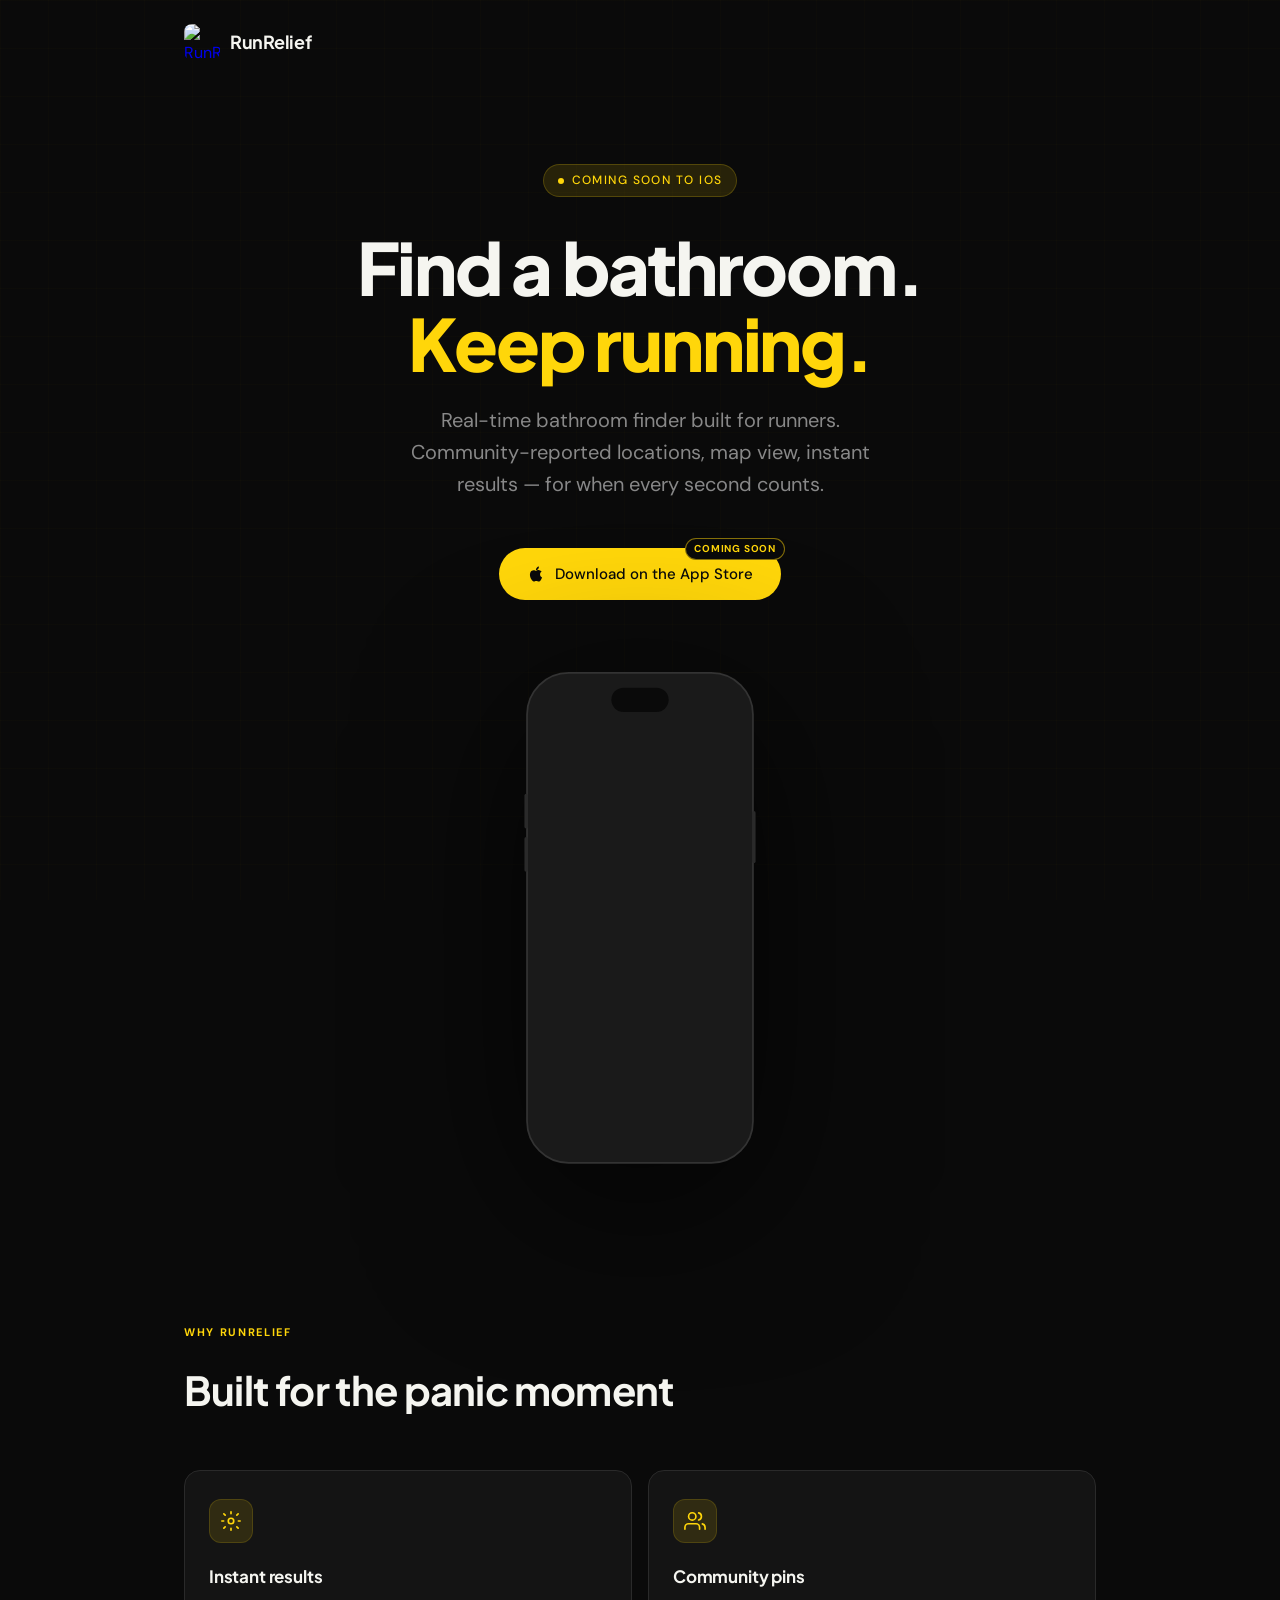
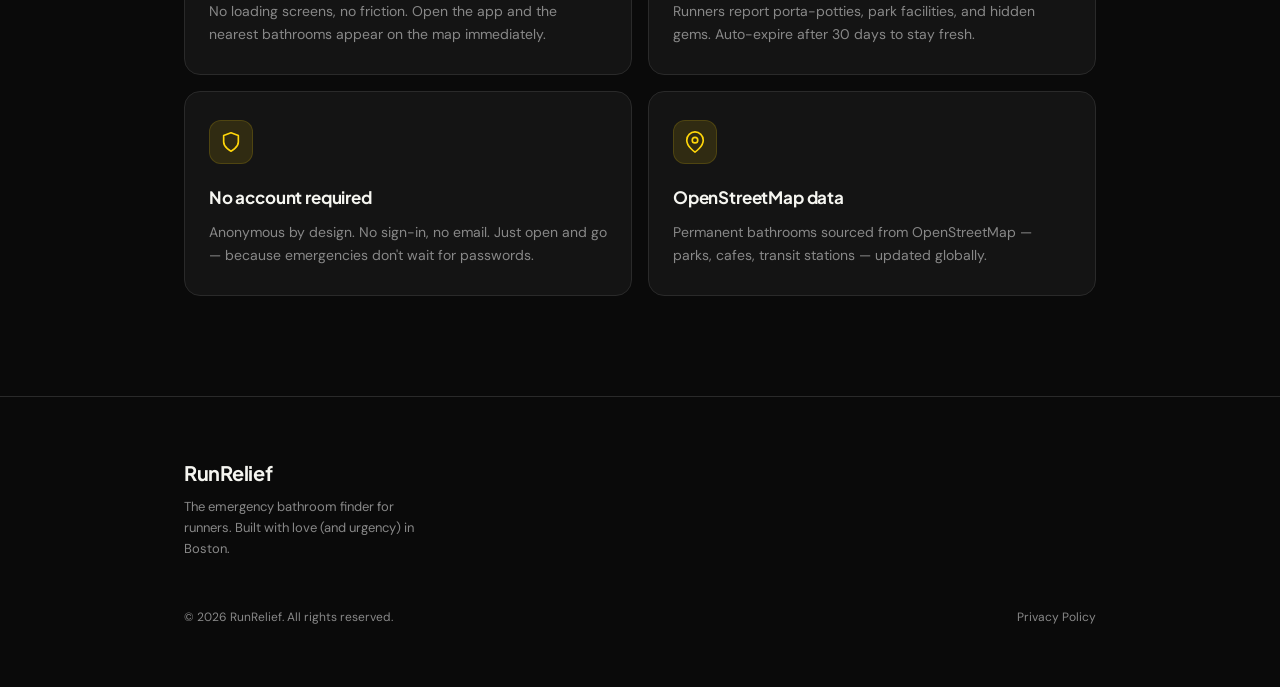
==== index.html @ 0a277e0a "Add app icon to nav Co-Authored-By: Claude Sonnet 4.6 <noreply@anthropic.com>" ====
<!DOCTYPE html>
<html lang="en">
<head>
  <meta charset="UTF-8" />
  <meta name="viewport" content="width=device-width, initial-scale=1.0" />
  <title>RunRelief — Find a Bathroom. Keep Running.</title>
  <meta name="description" content="RunRelief helps runners find nearby bathrooms mid-run. No more panic. Just run." />
  <link rel="preconnect" href="https://fonts.googleapis.com" />
  <link rel="preconnect" href="https://fonts.gstatic.com" crossorigin />
  <link href="https://fonts.googleapis.com/css2?family=Plus+Jakarta+Sans:wght@600;700;800&family=DM+Sans:ital,opsz,wght@0,9..40,400;0,9..40,500;1,9..40,400&display=swap" rel="stylesheet" />
  <link rel="stylesheet" href="styles.css" />
</head>
<body>

  <!-- NAV -->
  <nav>
    <div class="container">
      <a href="#" class="nav-logo">
        <img src="icon.png" alt="RunRelief" class="app-icon">
        <span class="nav-wordmark">RunRelief</span>
      </a>
    </div>
  </nav>

  <!-- HERO -->
  <section class="hero">
    <div class="container">
      <div class="hero-eyebrow">Coming soon to iOS</div>

      <h1>Find a bathroom.<br><span class="accent">Keep running.</span></h1>

      <p class="hero-sub">
        Real-time bathroom finder built for runners. Community-reported locations, map view, instant results — for when every second counts.
      </p>

      <div class="cta-group">
        <a href="#" class="btn-primary" aria-disabled="true">
          <span class="coming-soon-badge">Coming Soon</span>
          <svg width="18" height="18" viewBox="0 0 24 24" fill="currentColor"><path d="M18.71 19.5c-.83 1.24-1.71 2.45-3.05 2.47-1.34.03-1.77-.79-3.29-.79-1.53 0-2 .77-3.27.82-1.31.05-2.3-1.32-3.14-2.53C4.25 17 2.94 12.45 4.7 9.39c.87-1.52 2.43-2.48 4.12-2.51 1.28-.02 2.5.87 3.29.87.78 0 2.26-1.07 3.8-.91.65.03 2.47.26 3.64 1.98-.09.06-2.17 1.28-2.15 3.81.03 3.02 2.65 4.03 2.68 4.04-.03.07-.42 1.44-1.38 2.83M13 3.5c.73-.83 1.94-1.46 2.94-1.5.13 1.17-.34 2.35-1.04 3.19-.69.85-1.83 1.51-2.95 1.42-.15-1.15.41-2.35 1.05-3.11z"/></svg>
          Download on the App Store
        </a>

      </div>

      <!-- Screenshot + QR -->
      <div class="hero-visual">

        <!-- iPhone frame with screenshot -->
        <div class="iphone-frame">
          <!-- Outer phone shell SVG -->
          <svg class="frame-svg" viewBox="0 0 262 566" fill="none" xmlns="http://www.w3.org/2000/svg">
            <rect x="1" y="1" width="260" height="564" rx="48" fill="#1A1A1A" stroke="#333" stroke-width="2"/>
            <!-- Side buttons -->
            <rect x="-2" y="140" width="4" height="40" rx="2" fill="#2A2A2A"/>
            <rect x="-2" y="190" width="4" height="40" rx="2" fill="#2A2A2A"/>
            <rect x="260" y="160" width="4" height="60" rx="2" fill="#2A2A2A"/>
            <!-- Dynamic island -->
            <rect x="98" y="18" width="66" height="28" rx="14" fill="#0A0A0A"/>
          </svg>

          <div class="iphone-screen">
            <!--
              TO ADD YOUR SCREENSHOT:
              Replace the .screenshot-placeholder div below with:
              <img src="screenshot.png" alt="RunRelief app screenshot" />
            -->
            <div class="screenshot-placeholder">
              <div class="ph-icon">
                <svg width="26" height="26" viewBox="0 0 24 24" fill="none" stroke="#0A0A0A" stroke-width="2" stroke-linecap="round" stroke-linejoin="round">
                  <path d="M12 2C8.13 2 5 5.13 5 9c0 5.25 7 13 7 13s7-7.75 7-13c0-3.87-3.13-7-7-7z"/>
                  <circle cx="12" cy="9" r="2.5"/>
                </svg>
              </div>
              <p>Add your app screenshot here.<br>See HTML comment to swap in.</p>
            </div>
          </div>
        </div>

      </div>
    </div>
  </section>

  <!-- FEATURES -->
  <section class="features">
    <div class="container">
      <p class="section-label">Why RunRelief</p>
      <h2 class="section-title">Built for the panic moment</h2>

      <div class="features-grid">
        <div class="feature-card">
          <div class="feature-icon">
            <svg viewBox="0 0 24 24"><circle cx="12" cy="12" r="3"/><path d="M12 2v2M12 20v2M4.22 4.22l1.42 1.42M18.36 18.36l1.42 1.42M2 12h2M20 12h2M4.22 19.78l1.42-1.42M18.36 5.64l1.42-1.42"/></svg>
          </div>
          <h3>Instant results</h3>
          <p>No loading screens, no friction. Open the app and the nearest bathrooms appear on the map immediately.</p>
        </div>
        <div class="feature-card">
          <div class="feature-icon">
            <svg viewBox="0 0 24 24"><path d="M17 21v-2a4 4 0 0 0-4-4H5a4 4 0 0 0-4 4v2"/><circle cx="9" cy="7" r="4"/><path d="M23 21v-2a4 4 0 0 0-3-3.87M16 3.13a4 4 0 0 1 0 7.75"/></svg>
          </div>
          <h3>Community pins</h3>
          <p>Runners report porta-potties, park facilities, and hidden gems. Auto-expire after 30 days to stay fresh.</p>
        </div>
        <div class="feature-card">
          <div class="feature-icon">
            <svg viewBox="0 0 24 24"><path d="M12 22s8-4 8-10V5l-8-3-8 3v7c0 6 8 10 8 10z"/></svg>
          </div>
          <h3>No account required</h3>
          <p>Anonymous by design. No sign-in, no email. Just open and go — because emergencies don't wait for passwords.</p>
        </div>
        <div class="feature-card">
          <div class="feature-icon">
            <svg viewBox="0 0 24 24"><path d="M21 10c0 7-9 13-9 13s-9-6-9-13a9 9 0 0 1 18 0z"/><circle cx="12" cy="10" r="3"/></svg>
          </div>
          <h3>OpenStreetMap data</h3>
          <p>Permanent bathrooms sourced from OpenStreetMap — parks, cafes, transit stations — updated globally.</p>
        </div>
      </div>
    </div>
  </section>

  <hr class="divider" />

  <!-- FOOTER + PRIVACY -->
  <footer>
    <div class="container">

      <div class="footer-top">
        <div class="footer-brand">
          <div class="nav-wordmark">RunRelief</div>
          <p>The emergency bathroom finder for runners. Built with love (and urgency) in Boston.</p>
        </div>
        <div class="footer-links" style="display:none">
          <div class="footer-links-label">Links</div>
          <a href="privacy.html">Privacy Policy</a>
          <a href="mailto:hello@runrelief.app">Contact</a>
        </div>
      </div>

      <!-- Privacy Policy -->

      <div class="footer-bottom">
        <p style="color: var(--text-secondary);">&copy; 2026 RunRelief. All rights reserved.</p>
        <p><a href="privacy.html" style="color: var(--text-secondary);">Privacy Policy</a></p>
      </div>

    </div>
  </footer>


</body>
</html>
---- styles.css ----
*, *::before, *::after { box-sizing: border-box; margin: 0; padding: 0; }

:root {
  --bg: #0A0A0A;
  --surface: #141414;
  --interactive: #1A1A1A;
  --border: #2A2A2A;
  --yellow: #FFD60A;
  --yellow-dim: rgba(255, 214, 10, 0.12);
  --yellow-dim2: rgba(255, 214, 10, 0.06);
  --text-primary: #F5F5F0;
  --text-secondary: #888888;
  --text-muted: #555555;
  --font-display: 'Plus Jakarta Sans', sans-serif;
  --font-body: 'DM Sans', sans-serif;
  --radius: 16px;
  --radius-sm: 10px;
}

html { scroll-behavior: smooth; }

body {
  background: var(--bg);
  color: var(--text-primary);
  font-family: var(--font-body);
  font-size: 16px;
  line-height: 1.6;
  min-height: 100vh;
  overflow-x: hidden;
}

/* ── Grid texture overlay ── */
body::before {
  content: '';
  position: fixed;
  inset: 0;
  background-image:
    linear-gradient(rgba(255,214,10,0.015) 1px, transparent 1px),
    linear-gradient(90deg, rgba(255,214,10,0.015) 1px, transparent 1px);
  background-size: 48px 48px;
  pointer-events: none;
  z-index: 0;
}

.container {
  max-width: 960px;
  margin: 0 auto;
  padding: 0 24px;
  position: relative;
  z-index: 1;
}

/* ── NAV ── */
nav {
  padding: 24px 0;
  position: relative;
  z-index: 1;
}

nav .container {
  display: flex;
  align-items: center;
  justify-content: space-between;
}

.nav-logo {
  display: flex;
  align-items: center;
  gap: 10px;
  text-decoration: none;
}

/* App icon placeholder — replace with <img src="icon.png"> */
.app-icon {
  width: 36px;
  height: 36px;
  border-radius: 8px;
  object-fit: cover;
  flex-shrink: 0;
}

.nav-wordmark {
  font-family: var(--font-display);
  font-weight: 700;
  font-size: 18px;
  color: var(--text-primary);
  letter-spacing: -0.3px;
}

.nav-pill {
  font-size: 13px;
  color: var(--text-secondary);
  border: 1px solid var(--border);
  border-radius: 100px;
  padding: 6px 16px;
  text-decoration: none;
  transition: color 0.2s, border-color 0.2s;
}

.nav-pill:hover { color: var(--yellow); border-color: rgba(255,214,10,0.4); }

/* ── HERO ── */
.hero {
  padding: 80px 0 60px;
  text-align: center;
  position: relative;
  z-index: 1;
}

.hero-eyebrow {
  display: inline-flex;
  align-items: center;
  gap: 8px;
  font-size: 12px;
  font-weight: 500;
  letter-spacing: 0.12em;
  text-transform: uppercase;
  color: var(--yellow);
  background: var(--yellow-dim);
  border: 1px solid rgba(255,214,10,0.2);
  border-radius: 100px;
  padding: 6px 14px;
  margin-bottom: 32px;
}

.hero-eyebrow::before {
  content: '';
  width: 6px;
  height: 6px;
  border-radius: 50%;
  background: var(--yellow);
  animation: pulse 2s ease-in-out infinite;
}

@keyframes pulse {
  0%, 100% { opacity: 1; transform: scale(1); }
  50% { opacity: 0.5; transform: scale(0.7); }
}

h1 {
  font-family: var(--font-display);
  font-weight: 800;
  font-size: clamp(40px, 7vw, 72px);
  line-height: 1.05;
  letter-spacing: -0.03em;
  color: var(--text-primary);
  margin-bottom: 24px;
}

h1 .accent { color: var(--yellow); }

.hero-sub {
  font-size: clamp(16px, 2.5vw, 20px);
  color: var(--text-secondary);
  max-width: 480px;
  margin: 0 auto 48px;
  font-weight: 400;
}

/* ── CTA BUTTONS ── */
.cta-group {
  display: flex;
  align-items: center;
  justify-content: center;
  gap: 16px;
  flex-wrap: wrap;
  margin-bottom: 72px;
}

.btn-primary {
  display: inline-flex;
  align-items: center;
  gap: 10px;
  background: var(--yellow);
  color: #0A0A0A;
  font-family: var(--font-body);
  font-size: 15px;
  font-weight: 500;
  padding: 14px 28px;
  border-radius: 100px;
  border: none;
  cursor: not-allowed;
  text-decoration: none;
  transition: transform 0.15s, box-shadow 0.15s;
  position: relative;
}

.btn-primary .coming-soon-badge {
  position: absolute;
  top: -10px;
  right: -4px;
  font-size: 10px;
  font-weight: 700;
  letter-spacing: 0.08em;
  text-transform: uppercase;
  background: #0A0A0A;
  color: var(--yellow);
  border: 1px solid rgba(255,214,10,0.5);
  border-radius: 100px;
  padding: 2px 8px;
  white-space: nowrap;
}

.btn-primary:hover {
  transform: translateY(-1px);
  box-shadow: 0 8px 24px rgba(255,214,10,0.25);
}

.btn-secondary {
  display: inline-flex;
  align-items: center;
  gap: 8px;
  background: transparent;
  color: var(--text-secondary);
  font-family: var(--font-body);
  font-size: 14px;
  padding: 13px 20px;
  border-radius: 100px;
  border: 1px solid var(--border);
  cursor: pointer;
  text-decoration: none;
  transition: color 0.2s, border-color 0.2s;
}

.btn-secondary:hover { color: var(--text-primary); border-color: #444; }

/* ── APP SCREENSHOT + QR ── */
.hero-visual {
  display: flex;
  align-items: flex-start;
  justify-content: center;
  gap: 40px;
  flex-wrap: wrap;
}

/* iPhone frame */
.iphone-frame {
  position: relative;
  width: 240px;
  flex-shrink: 0;
  filter: drop-shadow(0 40px 80px rgba(0,0,0,0.7));
}

.iphone-frame svg.frame-svg {
  position: absolute;
  inset: 0;
  width: 100%;
  height: 100%;
  pointer-events: none;
  z-index: 2;
}

.iphone-screen {
  position: relative;
  margin: 10px 11px;
  border-radius: 36px;
  overflow: hidden;
  background: #111;
  aspect-ratio: 390/844;
}

.iphone-screen img {
  width: 100%;
  height: 100%;
  object-fit: cover;
  display: block;
}

/* Screenshot placeholder — remove when real image added */
.screenshot-placeholder {
  width: 100%;
  height: 100%;
  background: linear-gradient(160deg, #141414 0%, #0F0F0F 100%);
  display: flex;
  flex-direction: column;
  align-items: center;
  justify-content: center;
  gap: 12px;
  padding: 24px;
}

.screenshot-placeholder .ph-icon {
  width: 48px;
  height: 48px;
  border-radius: 12px;
  background: var(--yellow);
  display: flex;
  align-items: center;
  justify-content: center;
}

.screenshot-placeholder p {
  font-size: 11px;
  color: #444;
  text-align: center;
  line-height: 1.5;
}

/* QR card */
.qr-card {
  display: flex;
  flex-direction: column;
  align-items: center;
  gap: 16px;
  background: var(--surface);
  border: 1px solid var(--border);
  border-radius: var(--radius);
  padding: 28px 24px;
  text-align: center;
  align-self: center;
}

.qr-box {
  width: 140px;
  height: 140px;
  background: white;
  border-radius: 10px;
  display: flex;
  align-items: center;
  justify-content: center;
  position: relative;
  overflow: hidden;
}

/* QR placeholder pattern */
.qr-placeholder {
  width: 100%;
  height: 100%;
  padding: 14px;
}

.qr-placeholder svg {
  width: 100%;
  height: 100%;
}

.qr-label {
  font-size: 13px;
  color: var(--text-secondary);
  max-width: 140px;
  line-height: 1.5;
}

.qr-label strong {
  display: block;
  font-size: 14px;
  color: var(--text-primary);
  font-weight: 500;
  margin-bottom: 4px;
}

/* ── FEATURES ── */
.features {
  padding: 100px 0;
  position: relative;
  z-index: 1;
}

.section-label {
  font-size: 11px;
  font-weight: 700;
  letter-spacing: 0.15em;
  text-transform: uppercase;
  color: var(--yellow);
  margin-bottom: 16px;
}

.section-title {
  font-family: var(--font-display);
  font-weight: 700;
  font-size: clamp(26px, 4vw, 40px);
  letter-spacing: -0.02em;
  color: var(--text-primary);
  margin-bottom: 48px;
}

.features-grid {
  display: grid;
  grid-template-columns: repeat(2, 1fr);
  gap: 16px;
}

.feature-card {
  background: var(--surface);
  border: 1px solid var(--border);
  border-radius: var(--radius);
  padding: 28px 24px;
}

.feature-icon {
  width: 44px;
  height: 44px;
  border-radius: 12px;
  background: var(--yellow-dim);
  border: 1px solid rgba(255,214,10,0.15);
  display: flex;
  align-items: center;
  justify-content: center;
  margin-bottom: 20px;
}

.feature-icon svg { width: 22px; height: 22px; stroke: var(--yellow); fill: none; stroke-width: 1.8; stroke-linecap: round; stroke-linejoin: round; }

.feature-card h3 {
  font-family: var(--font-display);
  font-weight: 700;
  font-size: 17px;
  color: var(--text-primary);
  margin-bottom: 10px;
  letter-spacing: -0.01em;
}

.feature-card p {
  font-size: 14px;
  color: var(--text-secondary);
  line-height: 1.65;
}

/* ── DIVIDER ── */
.divider {
  border: none;
  border-top: 1px solid var(--border);
  margin: 0;
  position: relative;
  z-index: 1;
}

/* ── FOOTER / PRIVACY ── */
footer {
  padding: 60px 0;
  position: relative;
  z-index: 1;
}

.footer-top {
  display: flex;
  align-items: flex-start;
  justify-content: space-between;
  gap: 32px;
  flex-wrap: wrap;
  margin-bottom: 48px;
}

.footer-brand .nav-wordmark { font-size: 20px; margin-bottom: 8px; }
.footer-brand p { font-size: 13px; color: var(--text-secondary); max-width: 260px; }

.footer-links {
  display: flex;
  flex-direction: column;
  gap: 10px;
}

.footer-links-label {
  font-size: 11px;
  font-weight: 700;
  letter-spacing: 0.12em;
  text-transform: uppercase;
  color: var(--text-muted);
  margin-bottom: 4px;
}

.footer-links a {
  font-size: 14px;
  color: var(--text-secondary);
  text-decoration: none;
  transition: color 0.2s;
}

.footer-links a:hover { color: var(--yellow); }

/* Privacy Policy section */
.privacy-section {
  background: var(--surface);
  border: 1px solid var(--border);
  border-radius: var(--radius);
  padding: 40px;
  scroll-margin-top: 80px;
}

.privacy-section h2 {
  font-family: var(--font-display);
  font-weight: 700;
  font-size: 24px;
  color: var(--text-primary);
  margin-bottom: 8px;
  letter-spacing: -0.02em;
}

.privacy-meta {
  font-size: 13px;
  color: var(--text-muted);
  margin-bottom: 32px;
}

.privacy-section h3 {
  font-family: var(--font-display);
  font-weight: 700;
  font-size: 16px;
  color: var(--text-primary);
  margin: 28px 0 10px;
  letter-spacing: -0.01em;
}

.privacy-section h3:first-of-type { margin-top: 0; }

.privacy-section p {
  font-size: 14px;
  color: var(--text-secondary);
  line-height: 1.75;
  margin-bottom: 12px;
}

.privacy-section ul {
  margin: 8px 0 12px 18px;
}

.privacy-section ul li {
  font-size: 14px;
  color: var(--text-secondary);
  line-height: 1.75;
  margin-bottom: 6px;
}

.footer-bottom {
  margin-top: 40px;
  display: flex;
  align-items: center;
  justify-content: space-between;
  gap: 16px;
  flex-wrap: wrap;
}

.footer-bottom p {
  font-size: 12px;
  color: var(--text-muted);
}

.footer-bottom a {
  color: var(--text-muted);
  text-decoration: none;
  transition: color 0.2s;
}

.footer-bottom a:hover { color: var(--yellow); }

/* ── QR modal ── */
.qr-modal-overlay {
  display: none;
  position: fixed;
  inset: 0;
  background: rgba(0,0,0,0.85);
  z-index: 100;
  align-items: center;
  justify-content: center;
}

.qr-modal-overlay.open { display: flex; }

.qr-modal {
  background: var(--surface);
  border: 1px solid var(--border);
  border-radius: 24px;
  padding: 40px;
  text-align: center;
  max-width: 320px;
  width: 90%;
}

.qr-modal h2 {
  font-family: var(--font-display);
  font-weight: 700;
  font-size: 22px;
  margin-bottom: 8px;
  color: var(--text-primary);
}

.qr-modal p { font-size: 14px; color: var(--text-secondary); margin-bottom: 24px; }

.qr-modal .qr-box { margin: 0 auto 24px; }

.qr-modal-close {
  font-size: 13px;
  color: var(--text-muted);
  background: none;
  border: none;
  cursor: pointer;
  font-family: var(--font-body);
  padding: 4px 8px;
  transition: color 0.2s;
}

.qr-modal-close:hover { color: var(--text-secondary); }

/* ── Responsive ── */
@media (max-width: 600px) {
  .hero { padding: 56px 0 40px; }
  .cta-group { flex-direction: column; align-items: center; }
  .hero-visual { flex-direction: column; align-items: center; }
  .qr-card { width: 100%; max-width: 280px; }
  .privacy-section { padding: 24px; }
  .footer-top { flex-direction: column; }
  .features-grid { grid-template-columns: 1fr; }
}
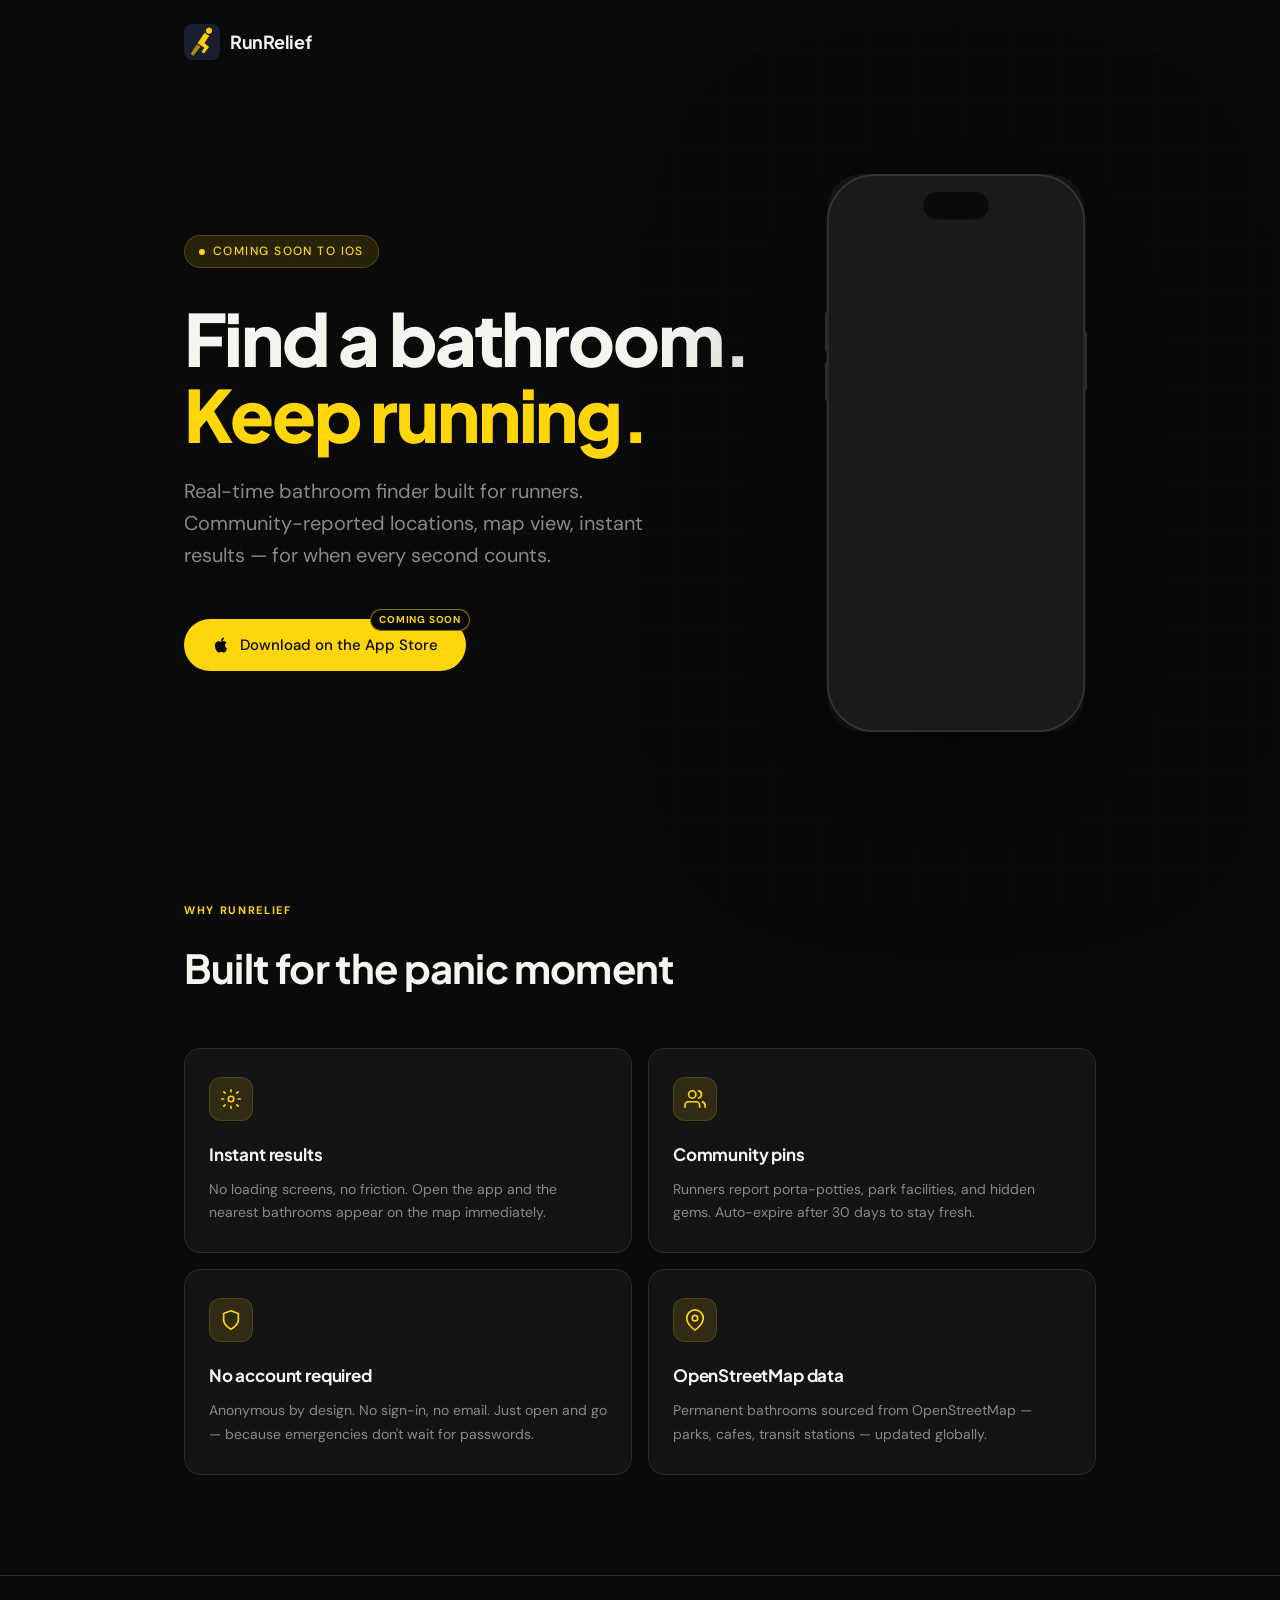
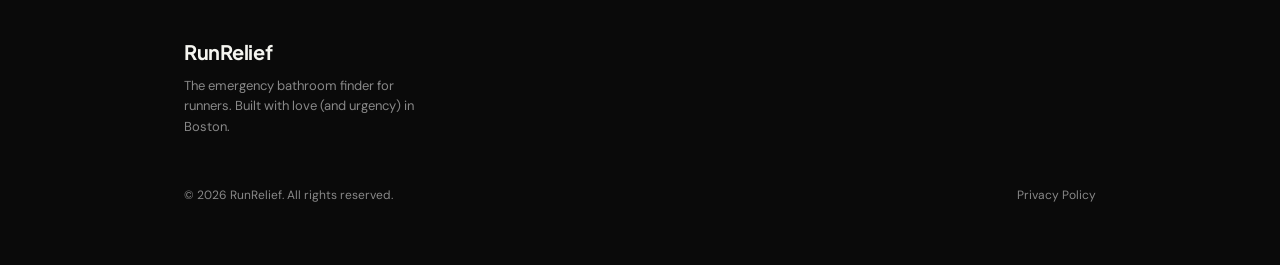
==== commit d2a09a07: "Update hero to side-by-side layout" ====
--- a/index.html
+++ b/index.html
@@ -25,25 +25,26 @@
   <!-- HERO -->
   <section class="hero">
     <div class="container">
-      <div class="hero-eyebrow">Coming soon to iOS</div>
+      <div class="hero-text">
+        <div class="hero-eyebrow">Coming soon to iOS</div>
 
-      <h1>Find a bathroom.<br><span class="accent">Keep running.</span></h1>
+        <h1>Find a bathroom.<br><span class="accent">Keep running.</span></h1>
 
-      <p class="hero-sub">
-        Real-time bathroom finder built for runners. Community-reported locations, map view, instant results — for when every second counts.
-      </p>
+        <p class="hero-sub">
+          Real-time bathroom finder built for runners. Community-reported locations, map view, instant results — for when every second counts.
+        </p>
 
-      <div class="cta-group">
-        <a href="#" class="btn-primary" aria-disabled="true">
-          <span class="coming-soon-badge">Coming Soon</span>
-          <svg width="18" height="18" viewBox="0 0 24 24" fill="currentColor"><path d="M18.71 19.5c-.83 1.24-1.71 2.45-3.05 2.47-1.34.03-1.77-.79-3.29-.79-1.53 0-2 .77-3.27.82-1.31.05-2.3-1.32-3.14-2.53C4.25 17 2.94 12.45 4.7 9.39c.87-1.52 2.43-2.48 4.12-2.51 1.28-.02 2.5.87 3.29.87.78 0 2.26-1.07 3.8-.91.65.03 2.47.26 3.64 1.98-.09.06-2.17 1.28-2.15 3.81.03 3.02 2.65 4.03 2.68 4.04-.03.07-.42 1.44-1.38 2.83M13 3.5c.73-.83 1.94-1.46 2.94-1.5.13 1.17-.34 2.35-1.04 3.19-.69.85-1.83 1.51-2.95 1.42-.15-1.15.41-2.35 1.05-3.11z"/></svg>
-          Download on the App Store
-        </a>
+        <div class="cta-group">
+          <a href="#" class="btn-primary" aria-disabled="true">
+            <span class="coming-soon-badge">Coming Soon</span>
+            <svg width="18" height="18" viewBox="0 0 24 24" fill="currentColor"><path d="M18.71 19.5c-.83 1.24-1.71 2.45-3.05 2.47-1.34.03-1.77-.79-3.29-.79-1.53 0-2 .77-3.27.82-1.31.05-2.3-1.32-3.14-2.53C4.25 17 2.94 12.45 4.7 9.39c.87-1.52 2.43-2.48 4.12-2.51 1.28-.02 2.5.87 3.29.87.78 0 2.26-1.07 3.8-.91.65.03 2.47.26 3.64 1.98-.09.06-2.17 1.28-2.15 3.81.03 3.02 2.65 4.03 2.68 4.04-.03.07-.42 1.44-1.38 2.83M13 3.5c.73-.83 1.94-1.46 2.94-1.5.13 1.17-.34 2.35-1.04 3.19-.69.85-1.83 1.51-2.95 1.42-.15-1.15.41-2.35 1.05-3.11z"/></svg>
+            Download on the App Store
+          </a>
 
+        </div>
       </div>
 
-      <!-- Screenshot + QR -->
-      <div class="hero-visual">
+      <div class="hero-image">
 
         <!-- iPhone frame with screenshot -->
         <div class="iphone-frame">
@@ -81,6 +82,7 @@
   </section>
 
   <!-- FEATURES -->
+
   <section class="features">
     <div class="container">
       <p class="section-label">Why RunRelief</p>
--- a/styles.css
+++ b/styles.css
@@ -102,9 +102,25 @@
 /* ── HERO ── */
 .hero {
   padding: 80px 0 60px;
-  text-align: center;
   position: relative;
   z-index: 1;
+}
+
+.hero .container {
+  display: flex;
+  align-items: center;
+  justify-content: space-between;
+  gap: 48px;
+}
+
+.hero-text {
+  flex: 1;
+  text-align: left;
+}
+
+.hero-image {
+  width: 280px;
+  flex-shrink: 0;
 }
 
 .hero-eyebrow {
@@ -153,7 +169,7 @@
   font-size: clamp(16px, 2.5vw, 20px);
   color: var(--text-secondary);
   max-width: 480px;
-  margin: 0 auto 48px;
+  margin: 0 0 48px;
   font-weight: 400;
 }
 
@@ -161,10 +177,10 @@
 .cta-group {
   display: flex;
   align-items: center;
-  justify-content: center;
+  justify-content: flex-start;
   gap: 16px;
   flex-wrap: wrap;
-  margin-bottom: 72px;
+  margin-bottom: 0;
 }
 
 .btn-primary {
@@ -224,19 +240,12 @@
 
 .btn-secondary:hover { color: var(--text-primary); border-color: #444; }
 
-/* ── APP SCREENSHOT + QR ── */
-.hero-visual {
-  display: flex;
-  align-items: flex-start;
-  justify-content: center;
-  gap: 40px;
-  flex-wrap: wrap;
-}
+/* ── APP SCREENSHOT ── */
 
 /* iPhone frame */
 .iphone-frame {
   position: relative;
-  width: 240px;
+  width: 100%;
   flex-shrink: 0;
   filter: drop-shadow(0 40px 80px rgba(0,0,0,0.7));
 }
@@ -592,10 +601,14 @@
 .qr-modal-close:hover { color: var(--text-secondary); }
 
 /* ── Responsive ── */
-@media (max-width: 600px) {
+@media (max-width: 768px) {
   .hero { padding: 56px 0 40px; }
-  .cta-group { flex-direction: column; align-items: center; }
-  .hero-visual { flex-direction: column; align-items: center; }
+  .hero .container { flex-direction: column; align-items: center; }
+  .hero-text { text-align: center; }
+  .hero-eyebrow { display: inline-flex; }
+  .hero-sub { margin: 0 auto 48px; }
+  .cta-group { justify-content: center; flex-direction: column; align-items: center; }
+  .hero-image { width: 240px; }
   .qr-card { width: 100%; max-width: 280px; }
   .privacy-section { padding: 24px; }
   .footer-top { flex-direction: column; }
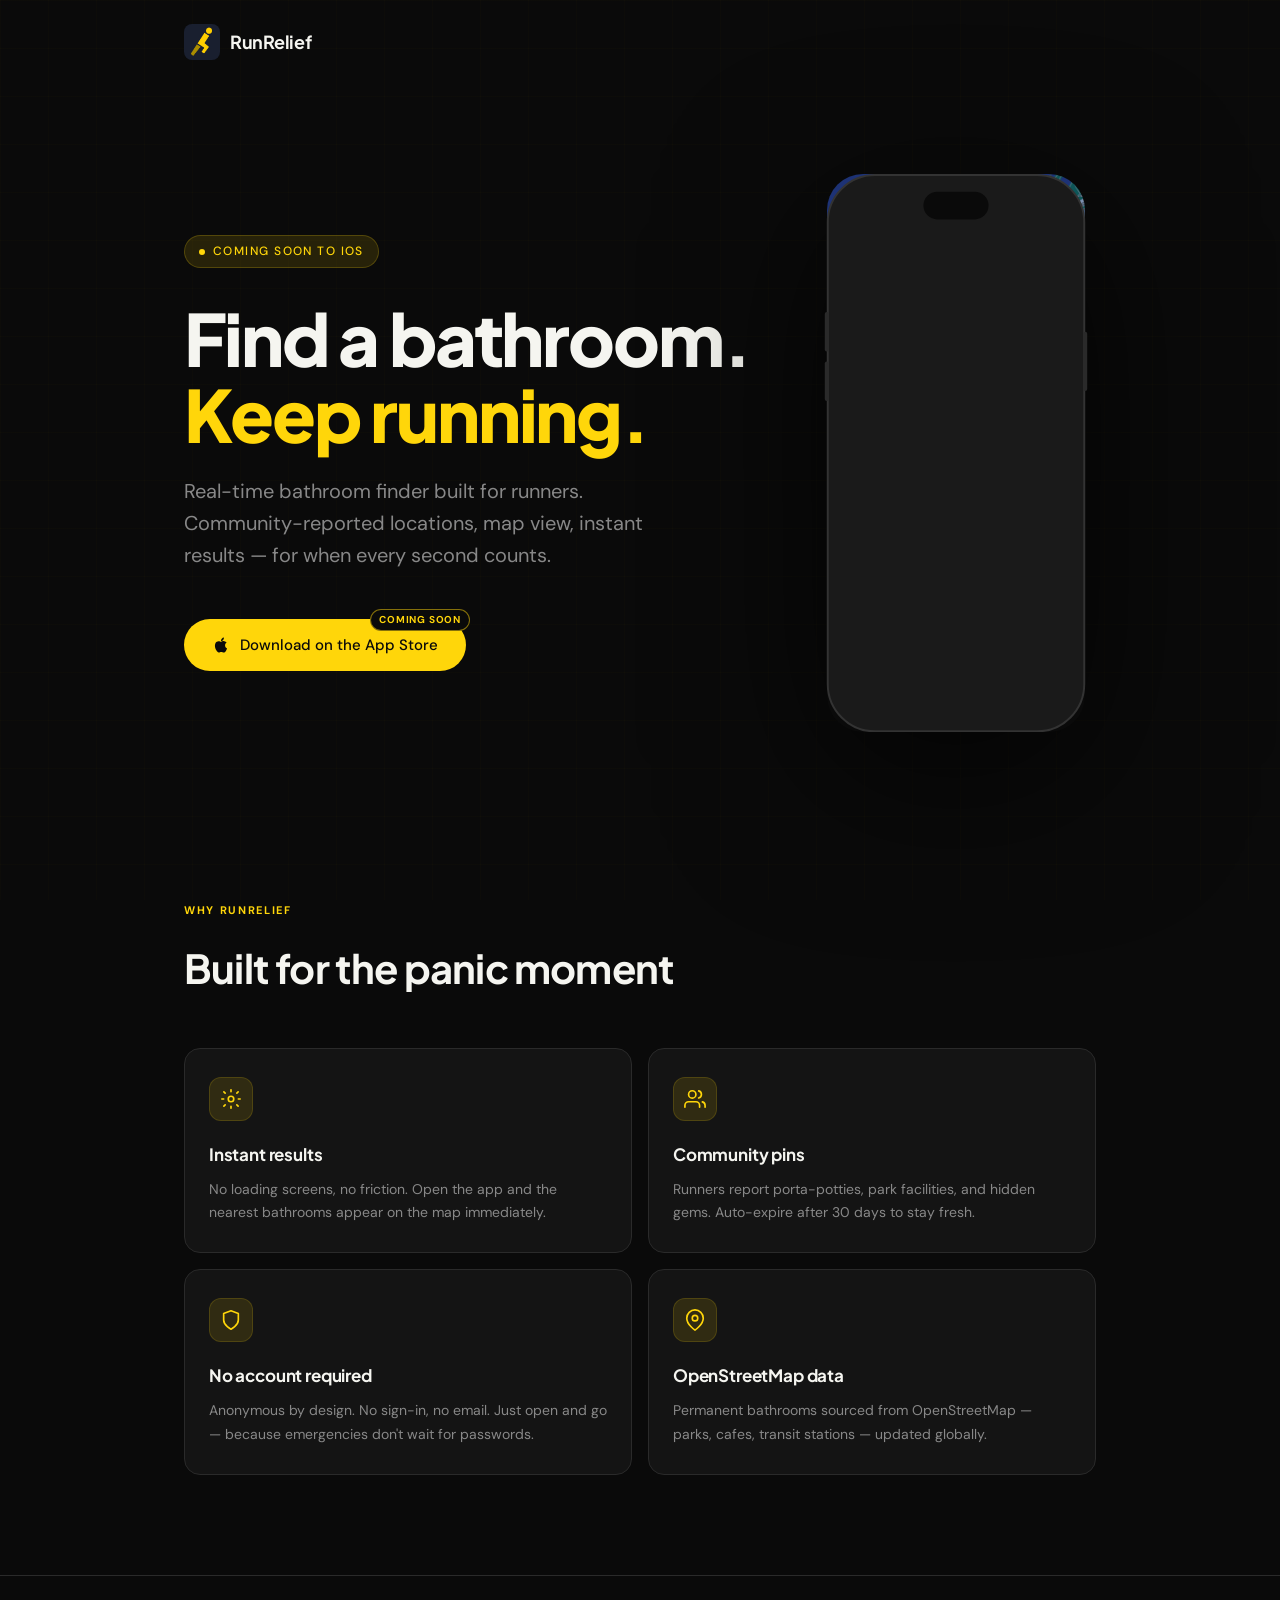
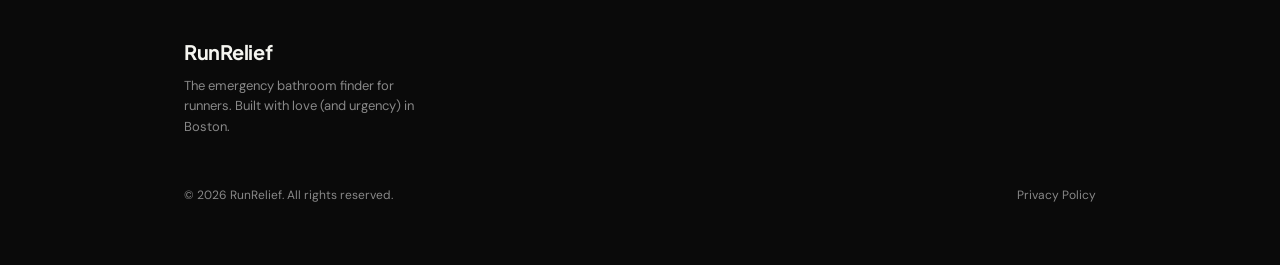
==== commit 8ee457a3: "Add app screenshot Co-Authored-By: Claude Sonnet 4.6 <noreply@anthropic.com>" ====
--- a/index.html
+++ b/index.html
@@ -60,20 +60,7 @@
           </svg>
 
           <div class="iphone-screen">
-            <!--
-              TO ADD YOUR SCREENSHOT:
-              Replace the .screenshot-placeholder div below with:
-              <img src="screenshot.png" alt="RunRelief app screenshot" />
-            -->
-            <div class="screenshot-placeholder">
-              <div class="ph-icon">
-                <svg width="26" height="26" viewBox="0 0 24 24" fill="none" stroke="#0A0A0A" stroke-width="2" stroke-linecap="round" stroke-linejoin="round">
-                  <path d="M12 2C8.13 2 5 5.13 5 9c0 5.25 7 13 7 13s7-7.75 7-13c0-3.87-3.13-7-7-7z"/>
-                  <circle cx="12" cy="9" r="2.5"/>
-                </svg>
-              </div>
-              <p>Add your app screenshot here.<br>See HTML comment to swap in.</p>
-            </div>
+            <img src="screenshot.png" alt="RunRelief app screenshot" />
           </div>
         </div>
 
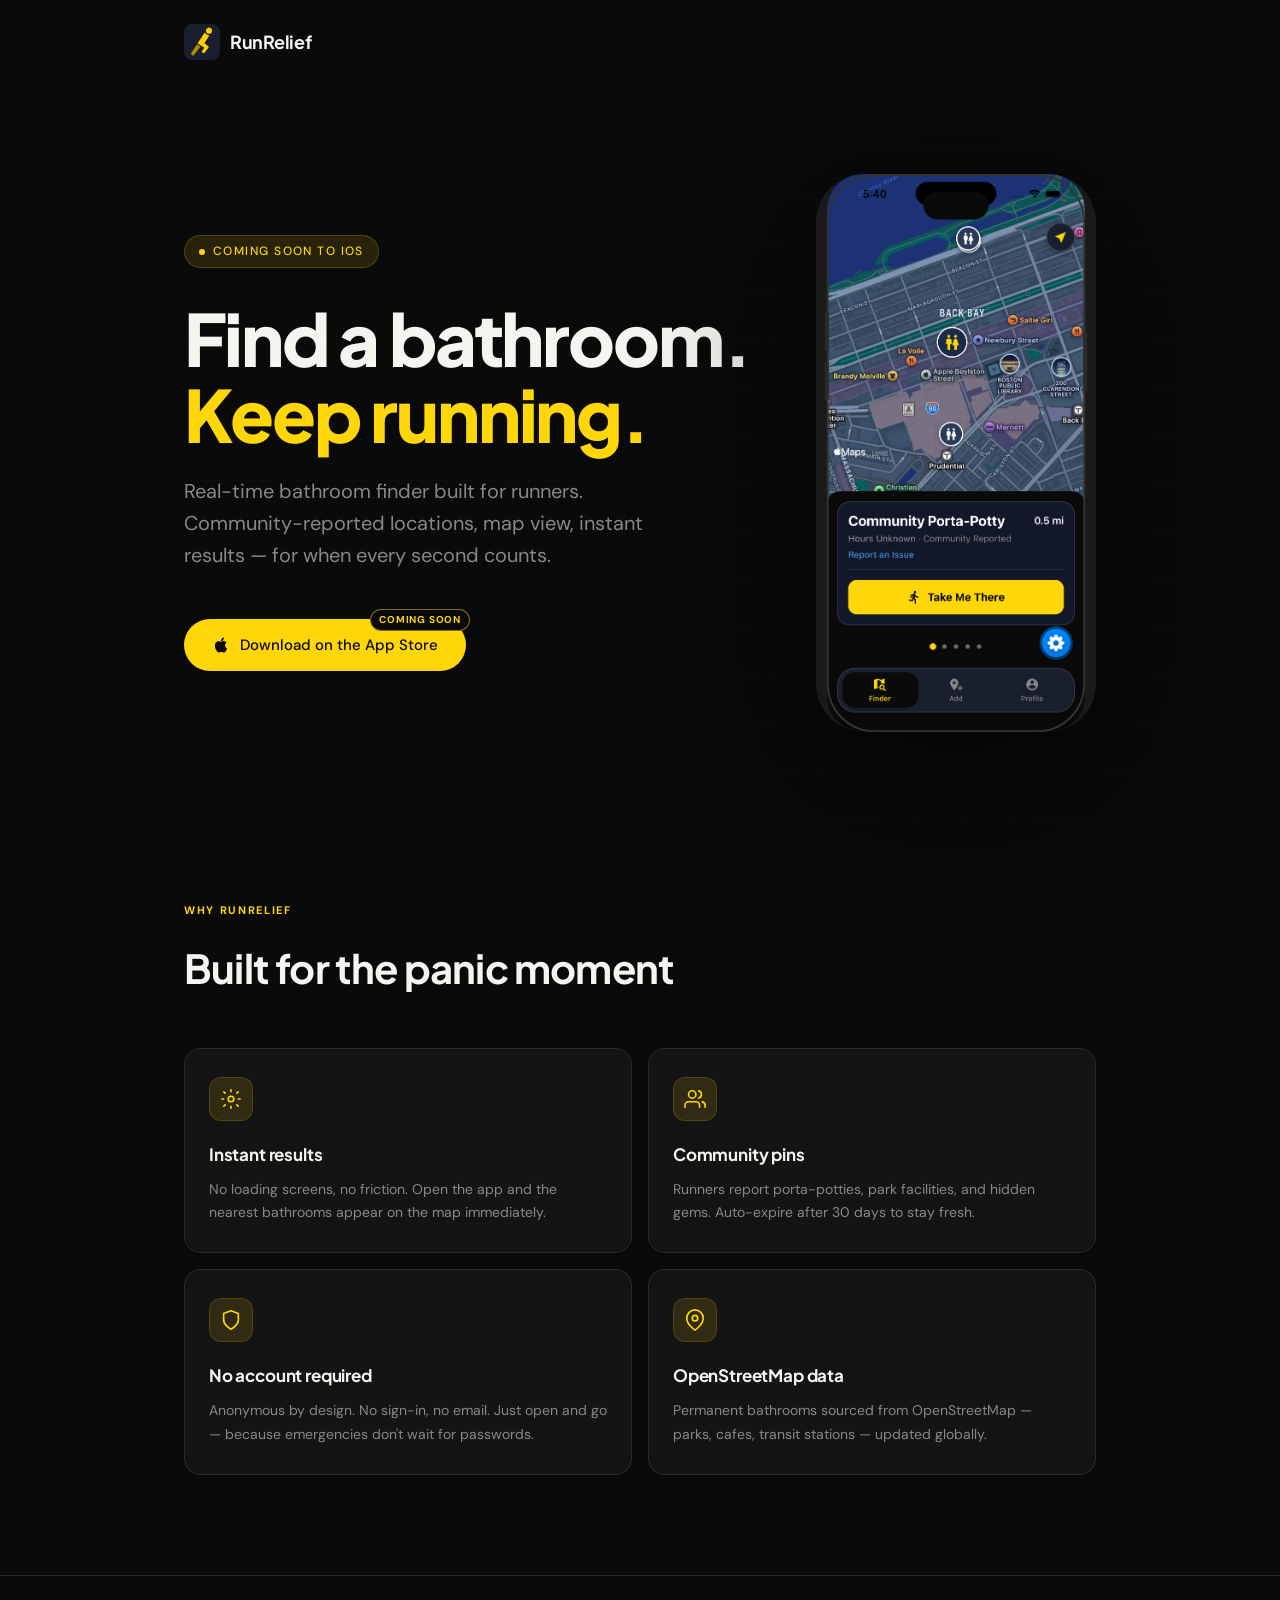
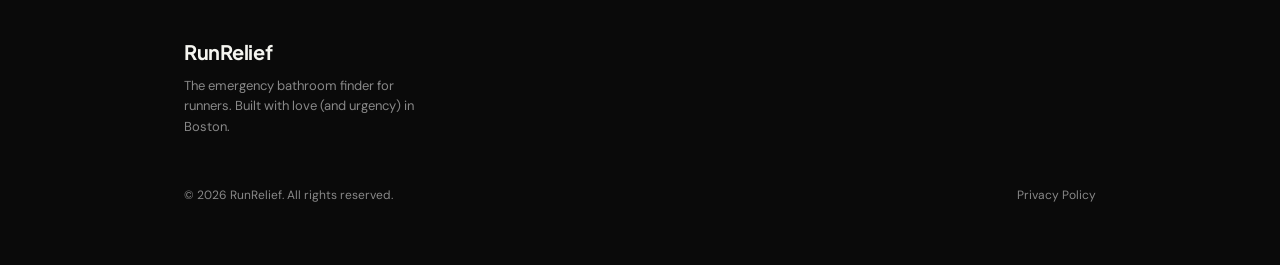
==== commit 76625397: "Fix screenshot visibility inside iPhone frame Co-Authored-By: Claude Sonnet 4.6 <noreply@anthropic.c" ====
--- a/index.html
+++ b/index.html
@@ -50,7 +50,7 @@
         <div class="iphone-frame">
           <!-- Outer phone shell SVG -->
           <svg class="frame-svg" viewBox="0 0 262 566" fill="none" xmlns="http://www.w3.org/2000/svg">
-            <rect x="1" y="1" width="260" height="564" rx="48" fill="#1A1A1A" stroke="#333" stroke-width="2"/>
+            <rect x="1" y="1" width="260" height="564" rx="48" fill="none" stroke="#333" stroke-width="2"/>
             <!-- Side buttons -->
             <rect x="-2" y="140" width="4" height="40" rx="2" fill="#2A2A2A"/>
             <rect x="-2" y="190" width="4" height="40" rx="2" fill="#2A2A2A"/>
--- a/styles.css
+++ b/styles.css
@@ -247,6 +247,8 @@
   position: relative;
   width: 100%;
   flex-shrink: 0;
+  background: #1A1A1A;
+  border-radius: 48px;
   filter: drop-shadow(0 40px 80px rgba(0,0,0,0.7));
 }
 
@@ -261,6 +263,7 @@
 
 .iphone-screen {
   position: relative;
+  z-index: 1;
   margin: 10px 11px;
   border-radius: 36px;
   overflow: hidden;
@@ -269,6 +272,8 @@
 }
 
 .iphone-screen img {
+  position: relative;
+  z-index: 1;
   width: 100%;
   height: 100%;
   object-fit: cover;
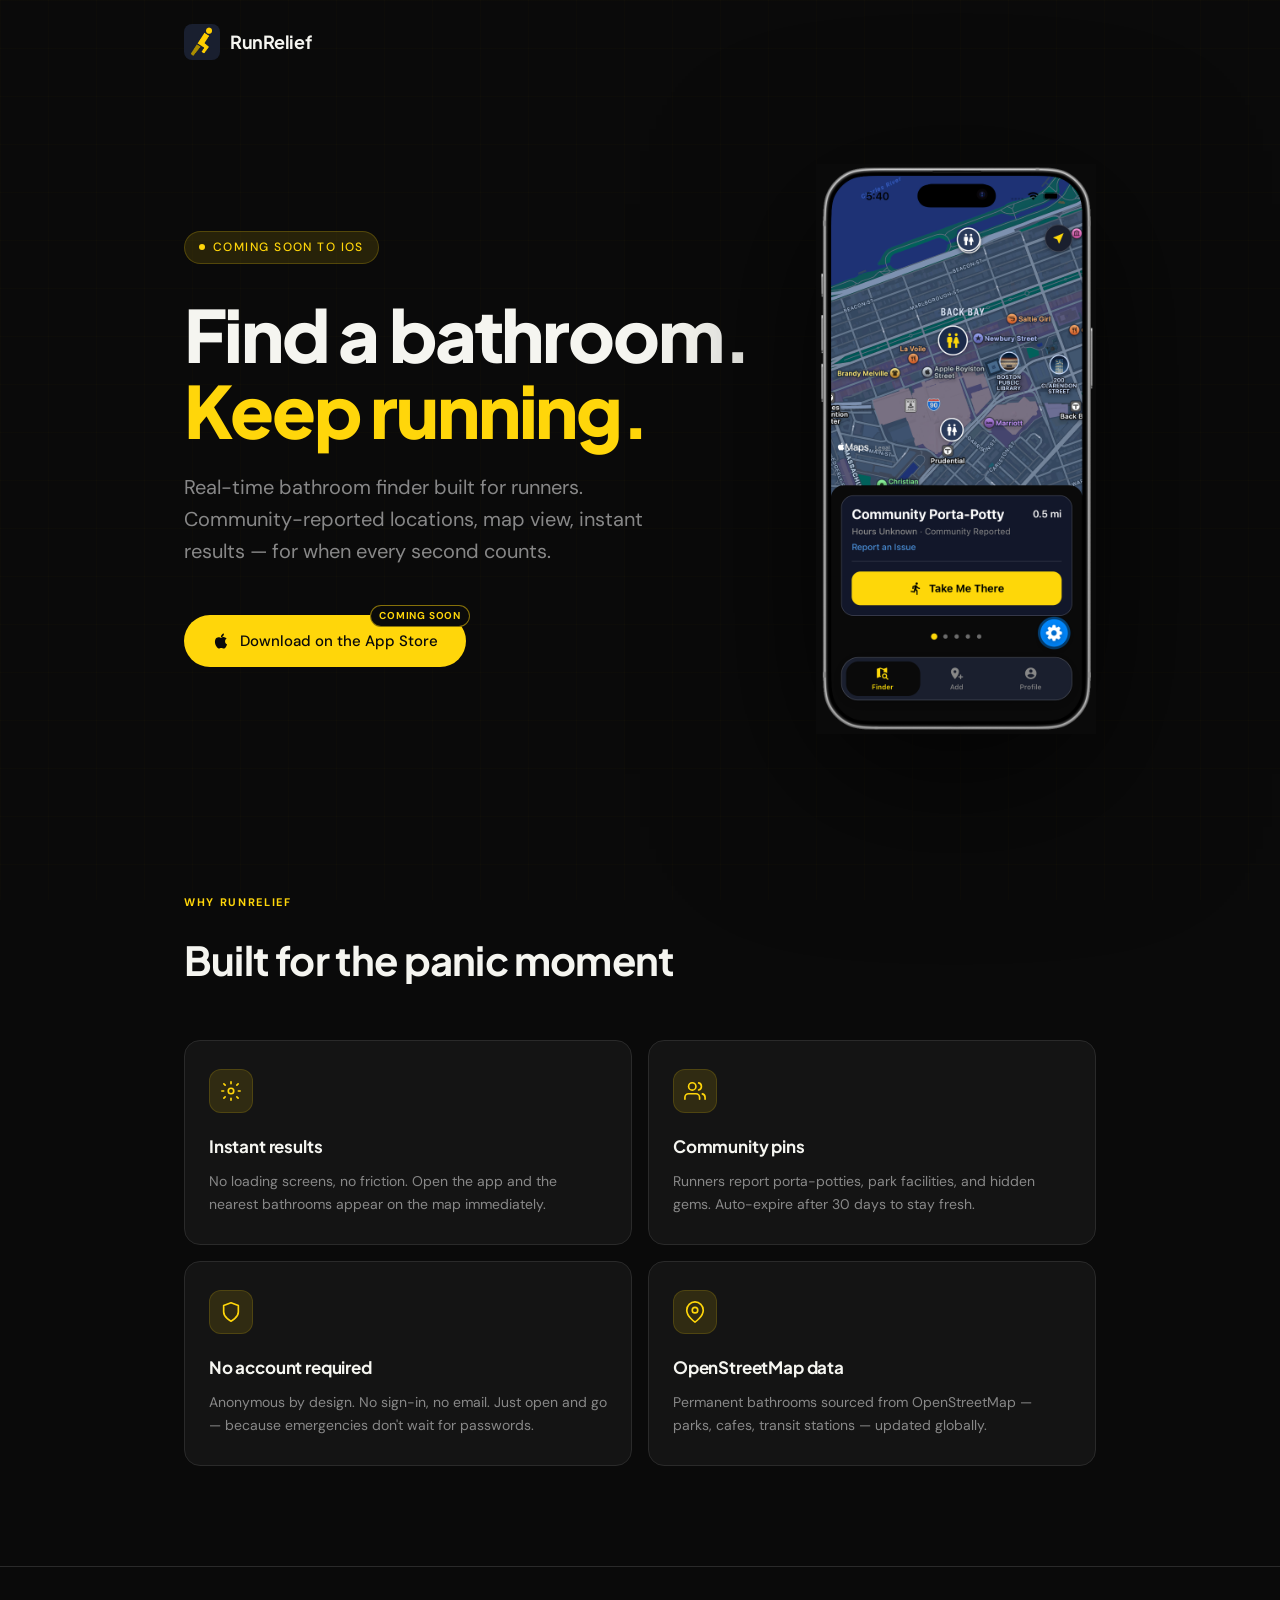
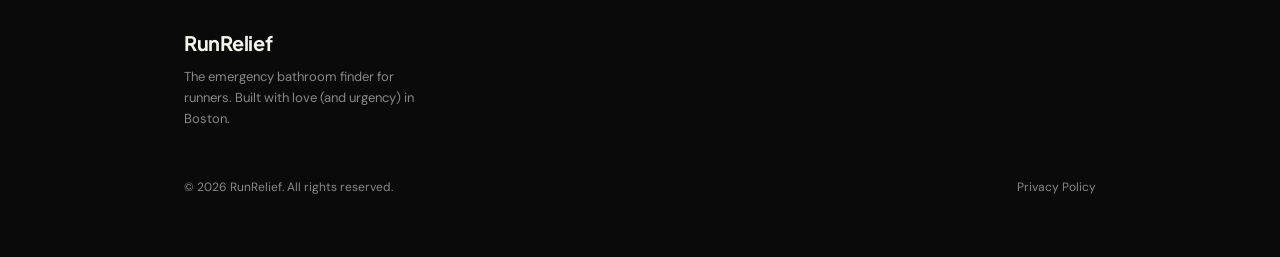
==== commit a64003b1: "Replace SVG iPhone frame with pre-framed screenshot image Co-Authored-By: Claude Sonnet 4.6 <noreply" ====
--- a/index.html
+++ b/index.html
@@ -46,22 +46,9 @@
 
       <div class="hero-image">
 
-        <!-- iPhone frame with screenshot -->
+        <!-- App screenshot -->
         <div class="iphone-frame">
-          <!-- Outer phone shell SVG -->
-          <svg class="frame-svg" viewBox="0 0 262 566" fill="none" xmlns="http://www.w3.org/2000/svg">
-            <rect x="1" y="1" width="260" height="564" rx="48" fill="none" stroke="#333" stroke-width="2"/>
-            <!-- Side buttons -->
-            <rect x="-2" y="140" width="4" height="40" rx="2" fill="#2A2A2A"/>
-            <rect x="-2" y="190" width="4" height="40" rx="2" fill="#2A2A2A"/>
-            <rect x="260" y="160" width="4" height="60" rx="2" fill="#2A2A2A"/>
-            <!-- Dynamic island -->
-            <rect x="98" y="18" width="66" height="28" rx="14" fill="#0A0A0A"/>
-          </svg>
-
-          <div class="iphone-screen">
-            <img src="screenshot.png" alt="RunRelief app screenshot" />
-          </div>
+          <img src="screenshot.png" alt="RunRelief app screenshot" class="hero-screenshot">
         </div>
 
       </div>
--- a/styles.css
+++ b/styles.css
@@ -247,37 +247,13 @@
   position: relative;
   width: 100%;
   flex-shrink: 0;
-  background: #1A1A1A;
-  border-radius: 48px;
+}
+
+.hero-screenshot {
+  width: 100%;
+  height: auto;
+  display: block;
   filter: drop-shadow(0 40px 80px rgba(0,0,0,0.7));
-}
-
-.iphone-frame svg.frame-svg {
-  position: absolute;
-  inset: 0;
-  width: 100%;
-  height: 100%;
-  pointer-events: none;
-  z-index: 2;
-}
-
-.iphone-screen {
-  position: relative;
-  z-index: 1;
-  margin: 10px 11px;
-  border-radius: 36px;
-  overflow: hidden;
-  background: #111;
-  aspect-ratio: 390/844;
-}
-
-.iphone-screen img {
-  position: relative;
-  z-index: 1;
-  width: 100%;
-  height: 100%;
-  object-fit: cover;
-  display: block;
 }
 
 /* Screenshot placeholder — remove when real image added */
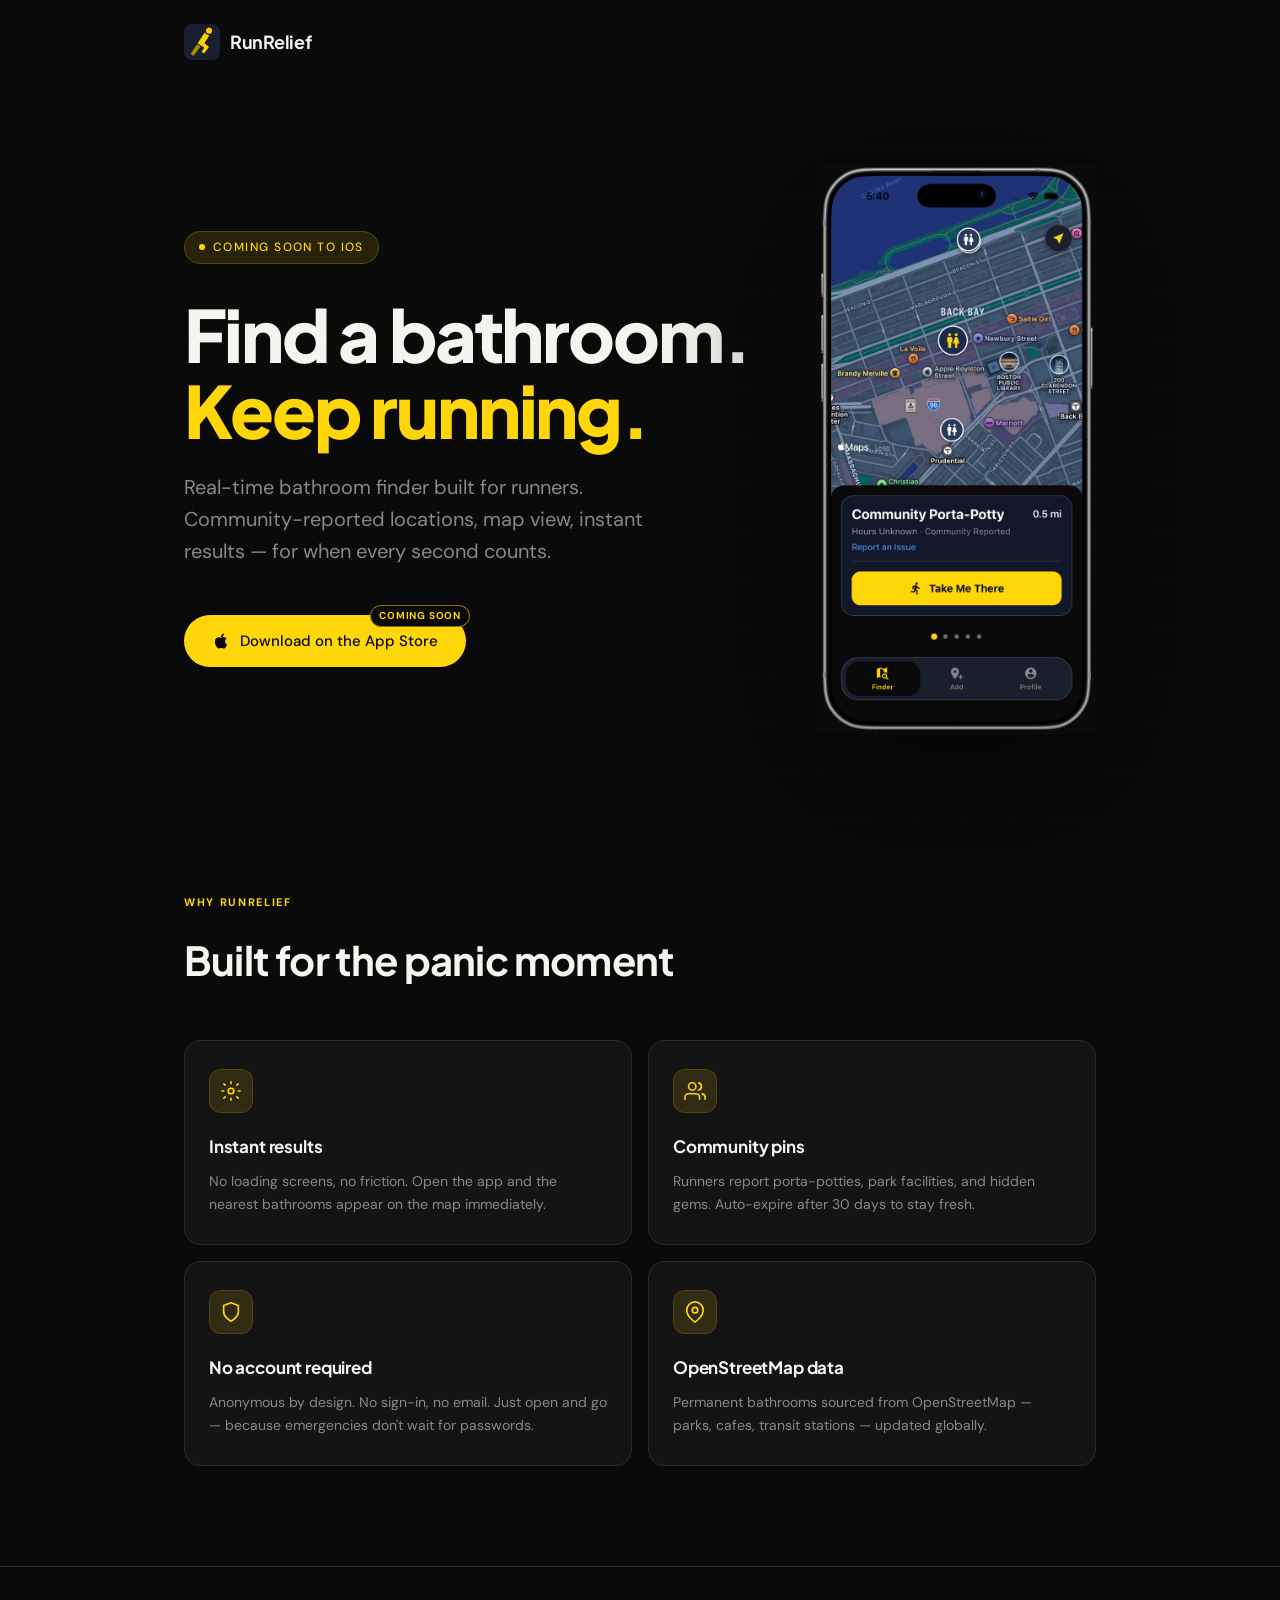
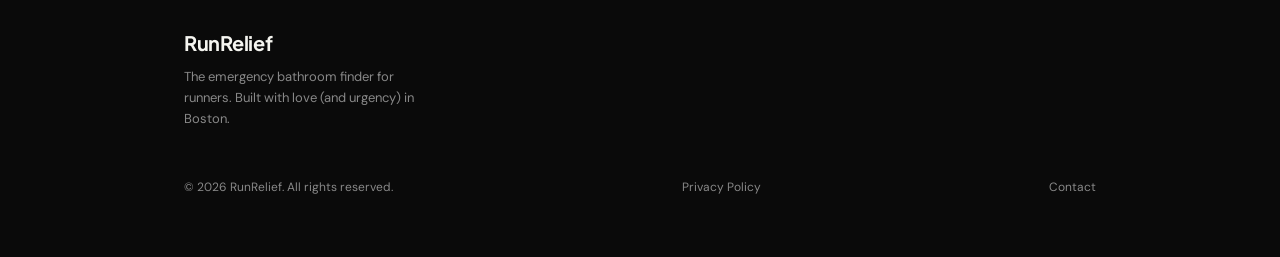
==== commit 782beade: "Add contact link to footer Co-Authored-By: Claude Sonnet 4.6 <noreply@anthropic.com>" ====
--- a/index.html
+++ b/index.html
@@ -118,6 +118,7 @@
       <div class="footer-bottom">
         <p style="color: var(--text-secondary);">&copy; 2026 RunRelief. All rights reserved.</p>
         <p><a href="privacy.html" style="color: var(--text-secondary);">Privacy Policy</a></p>
+        <p><a href="mailto:contact@runrelief.app" style="color: var(--text-secondary);">Contact</a></p>
       </div>
 
     </div>
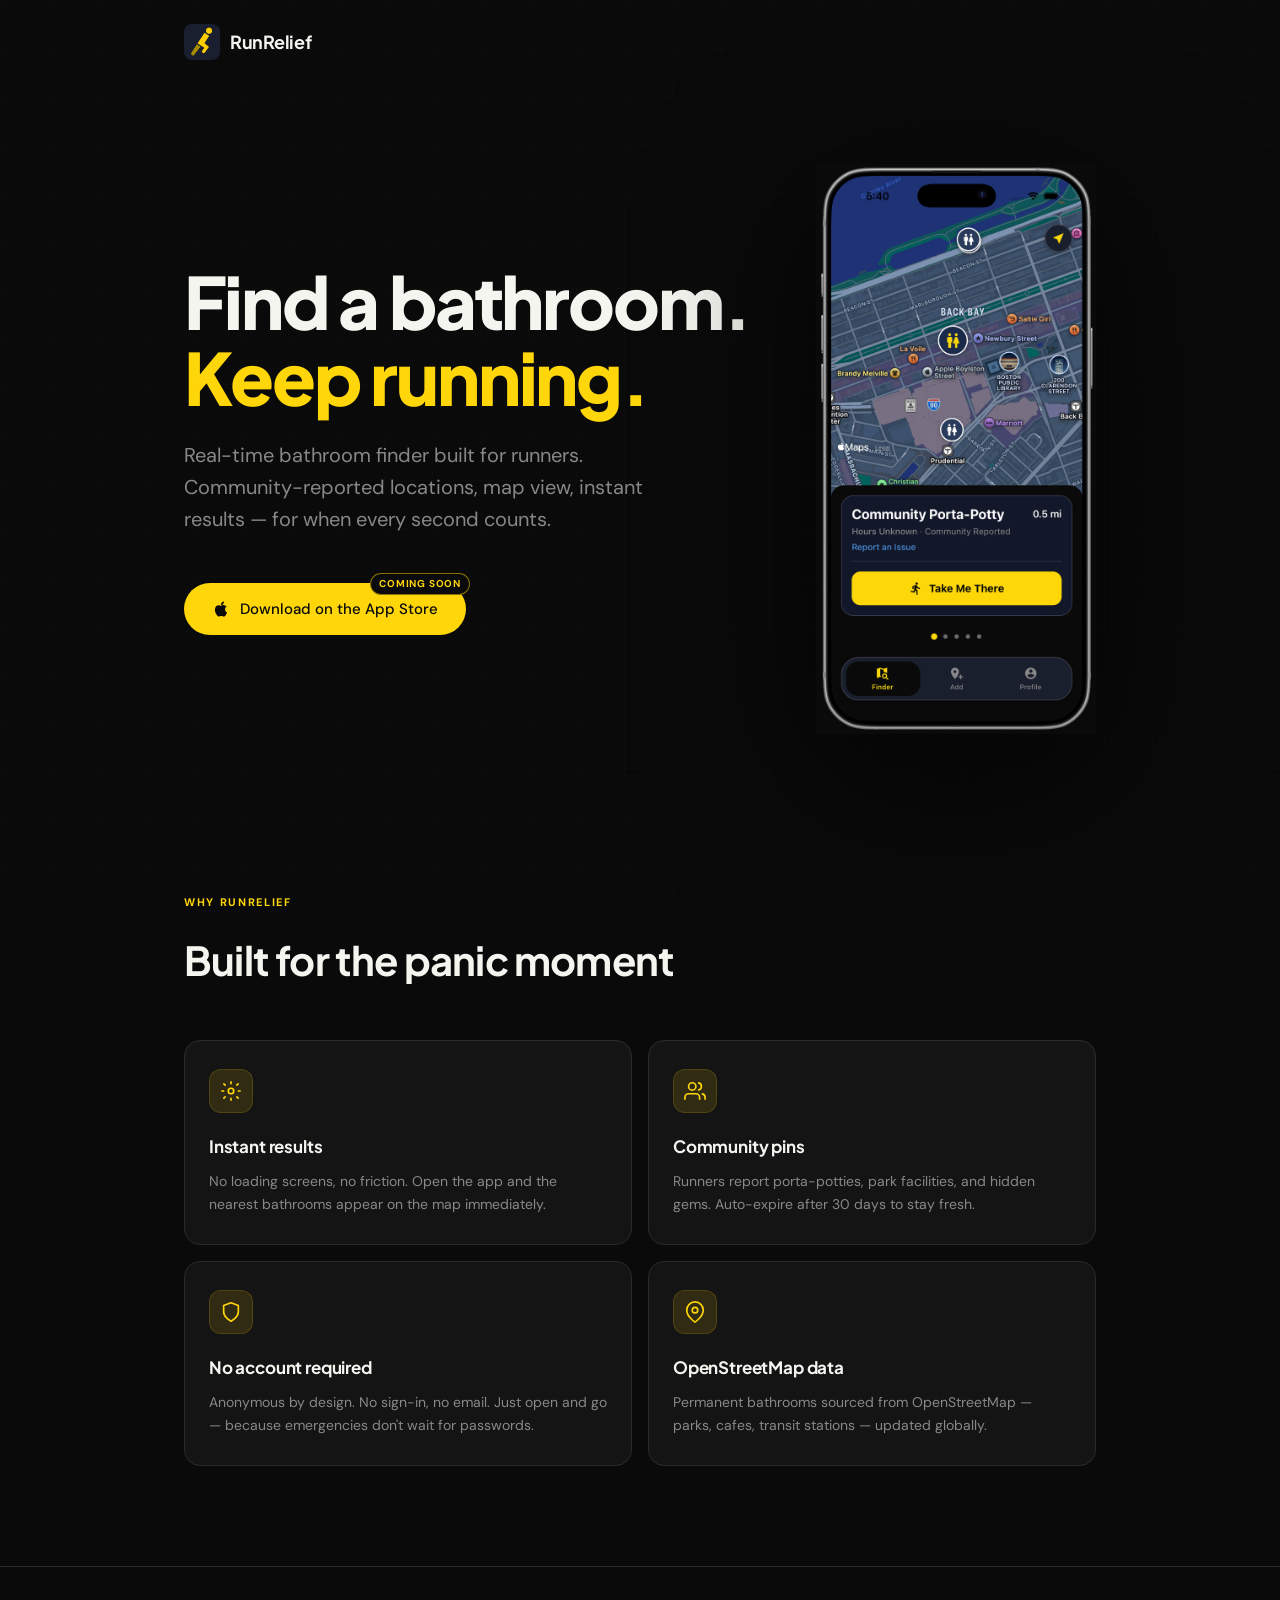
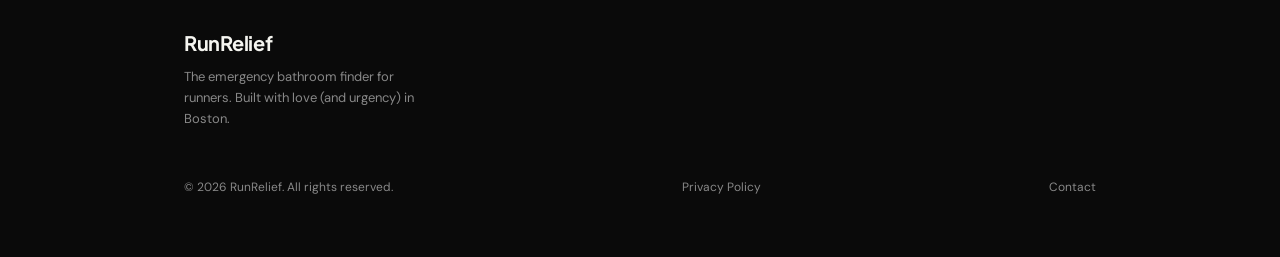
==== commit 5377d2c3: "Remove coming soon eyebrow pill from hero Co-Authored-By: Claude Sonnet 4.6 <noreply@anthropic.com>" ====
--- a/index.html
+++ b/index.html
@@ -26,8 +26,6 @@
   <section class="hero">
     <div class="container">
       <div class="hero-text">
-        <div class="hero-eyebrow">Coming soon to iOS</div>
-
         <h1>Find a bathroom.<br><span class="accent">Keep running.</span></h1>
 
         <p class="hero-sub">
--- a/styles.css
+++ b/styles.css
@@ -123,36 +123,6 @@
   flex-shrink: 0;
 }
 
-.hero-eyebrow {
-  display: inline-flex;
-  align-items: center;
-  gap: 8px;
-  font-size: 12px;
-  font-weight: 500;
-  letter-spacing: 0.12em;
-  text-transform: uppercase;
-  color: var(--yellow);
-  background: var(--yellow-dim);
-  border: 1px solid rgba(255,214,10,0.2);
-  border-radius: 100px;
-  padding: 6px 14px;
-  margin-bottom: 32px;
-}
-
-.hero-eyebrow::before {
-  content: '';
-  width: 6px;
-  height: 6px;
-  border-radius: 50%;
-  background: var(--yellow);
-  animation: pulse 2s ease-in-out infinite;
-}
-
-@keyframes pulse {
-  0%, 100% { opacity: 1; transform: scale(1); }
-  50% { opacity: 0.5; transform: scale(0.7); }
-}
-
 h1 {
   font-family: var(--font-display);
   font-weight: 800;
@@ -586,7 +556,6 @@
   .hero { padding: 56px 0 40px; }
   .hero .container { flex-direction: column; align-items: center; }
   .hero-text { text-align: center; }
-  .hero-eyebrow { display: inline-flex; }
   .hero-sub { margin: 0 auto 48px; }
   .cta-group { justify-content: center; flex-direction: column; align-items: center; }
   .hero-image { width: 240px; }
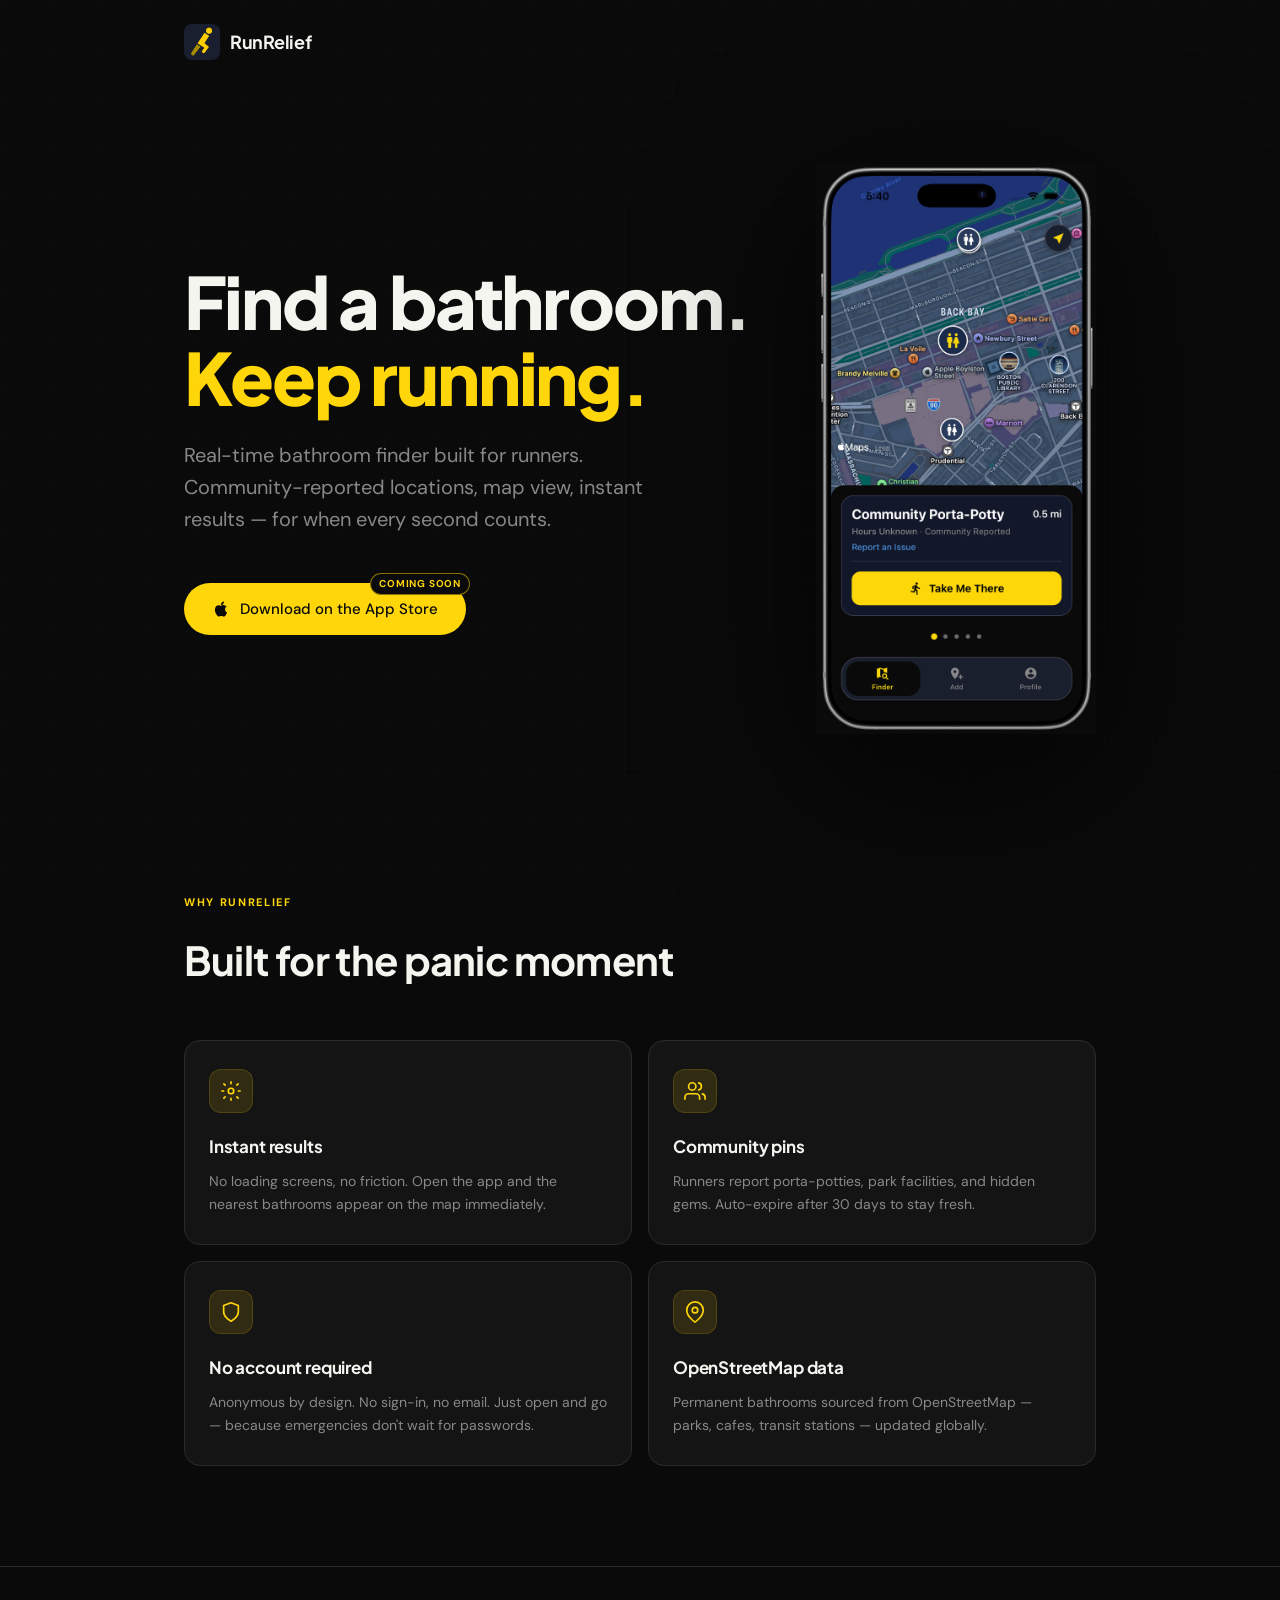
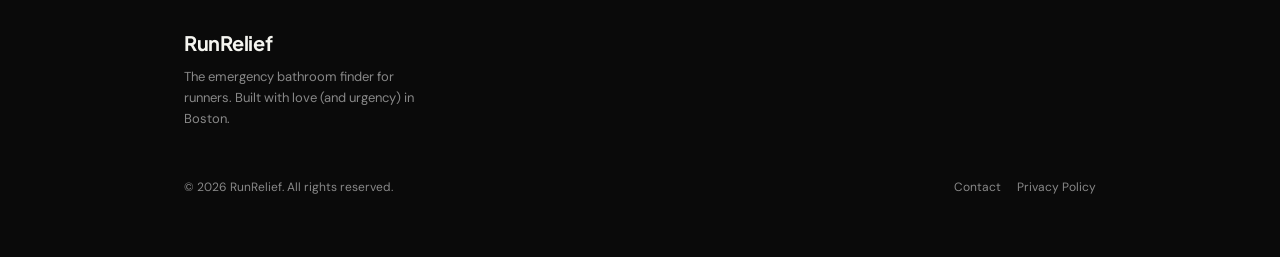
==== commit 97f2fc42: "Update footer link order and layout Co-Authored-By: Claude Sonnet 4.6 <noreply@anthropic.com>" ====
--- a/index.html
+++ b/index.html
@@ -115,8 +115,10 @@
 
       <div class="footer-bottom">
         <p style="color: var(--text-secondary);">&copy; 2026 RunRelief. All rights reserved.</p>
-        <p><a href="privacy.html" style="color: var(--text-secondary);">Privacy Policy</a></p>
-        <p><a href="mailto:contact@runrelief.app" style="color: var(--text-secondary);">Contact</a></p>
+        <div class="footer-bottom-links">
+          <a href="mailto:contact@runrelief.app" style="color: var(--text-secondary);">Contact</a>
+          <a href="privacy.html" style="color: var(--text-secondary);">Privacy Policy</a>
+        </div>
       </div>
 
     </div>
--- a/styles.css
+++ b/styles.css
@@ -495,6 +495,13 @@
   color: var(--text-muted);
 }
 
+.footer-bottom-links {
+  display: flex;
+  align-items: center;
+  gap: 16px;
+  font-size: 12px;
+}
+
 .footer-bottom a {
   color: var(--text-muted);
   text-decoration: none;
